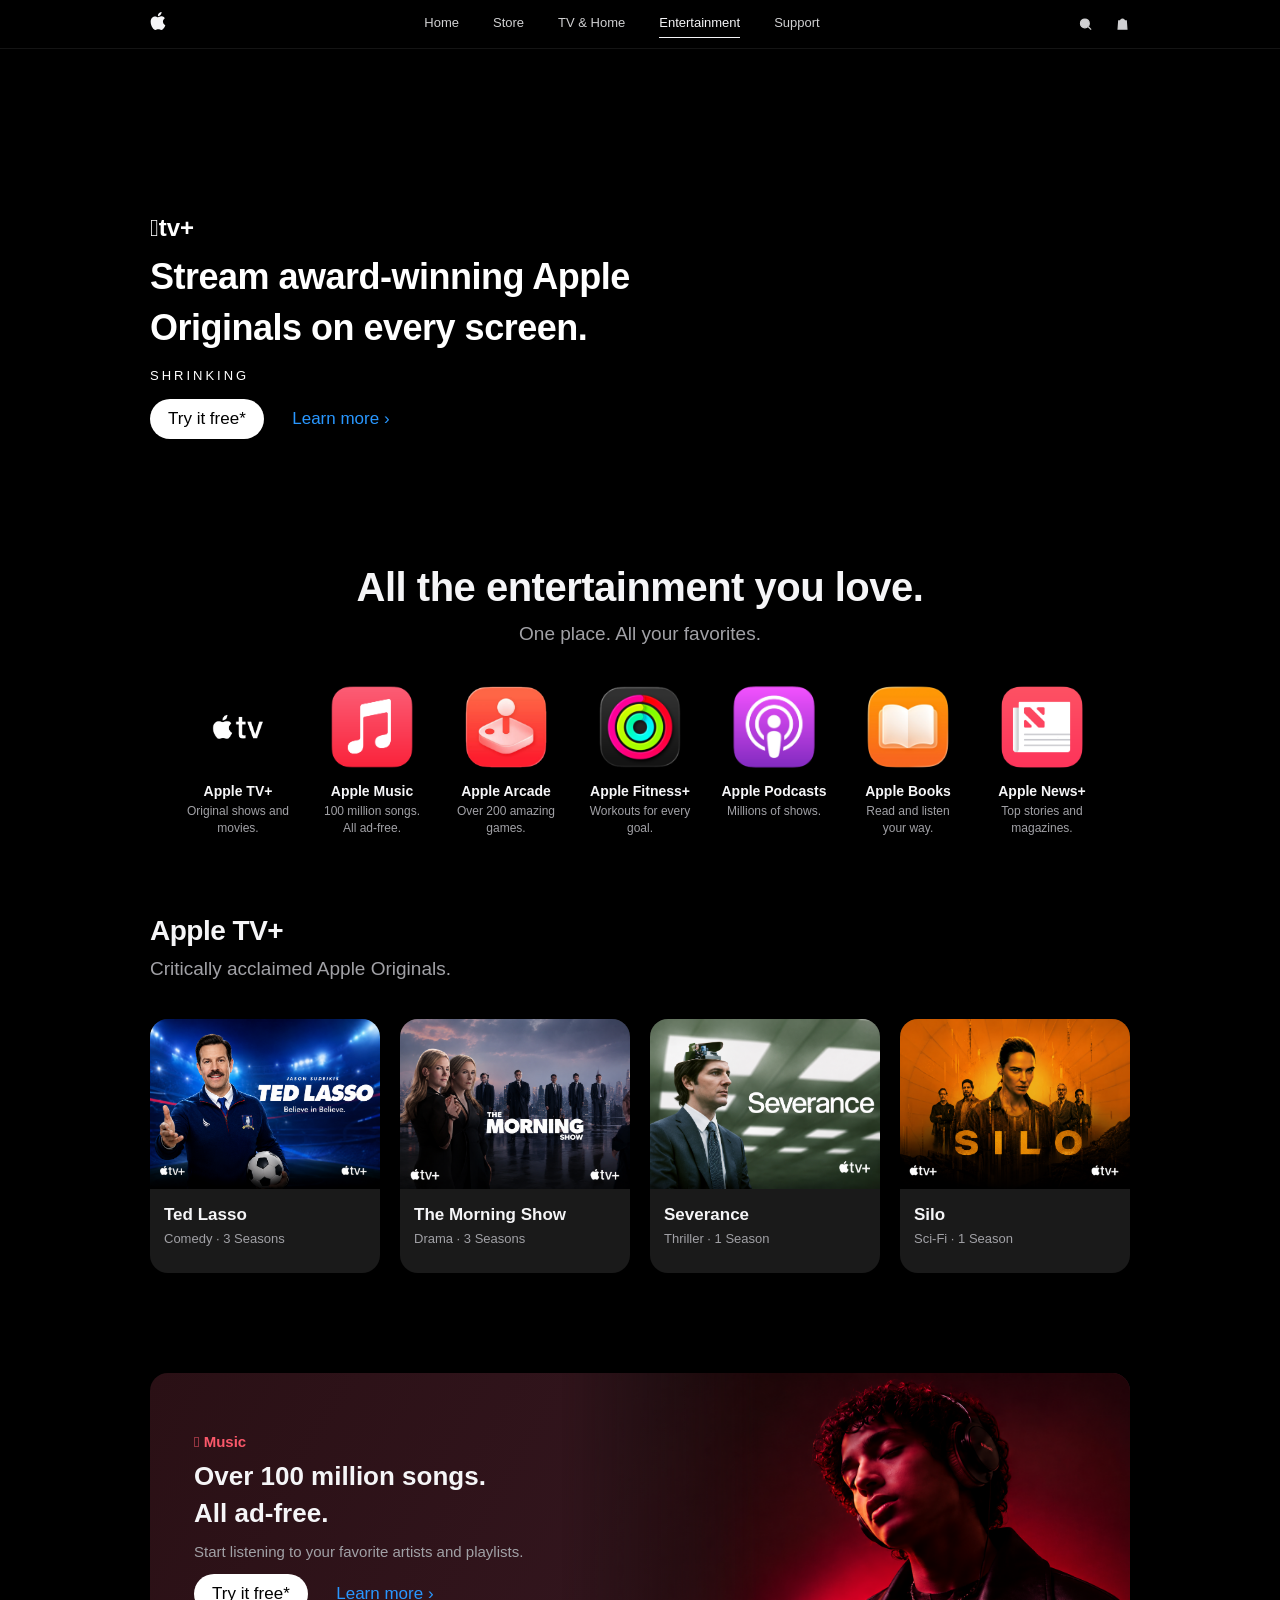
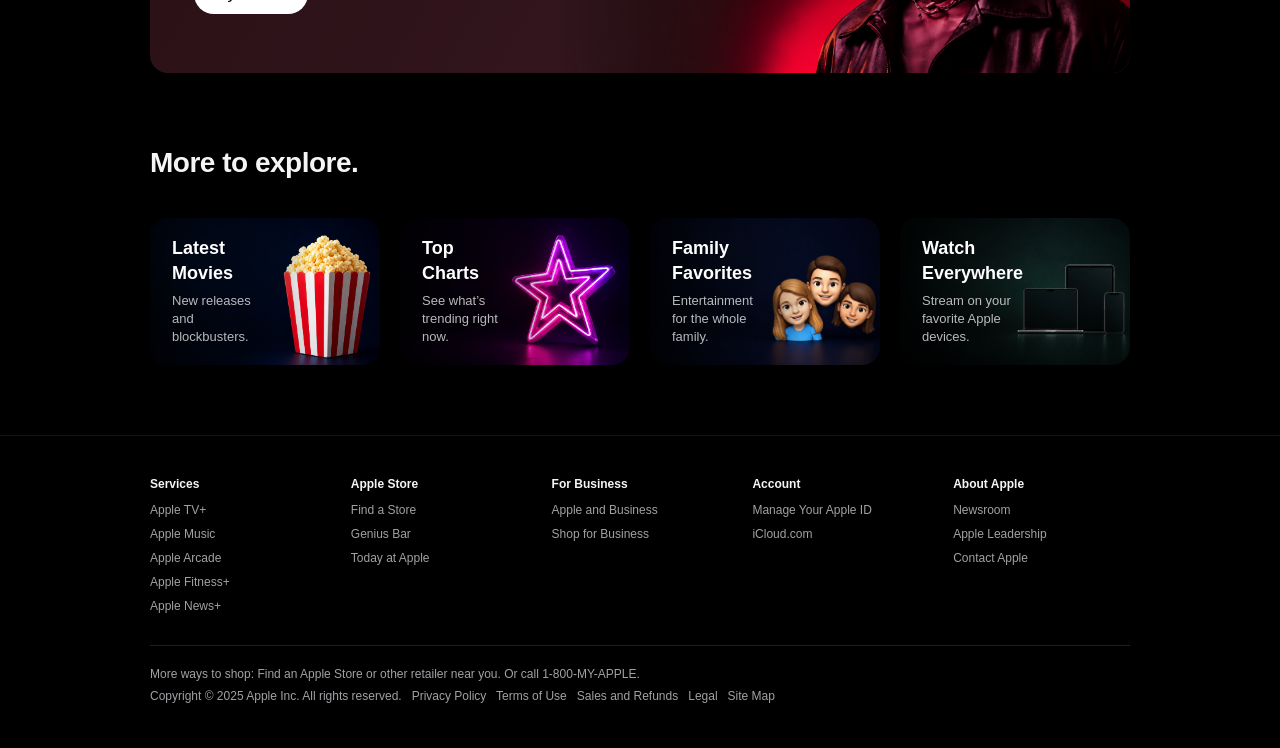
==== entertainment.html @ 33403fed "Initial commit: Apple-style static website (TV & Home, Support, Entertainment, Store) Excludes large" ====
<!DOCTYPE html>
<html lang="en">
<head>
  <meta charset="UTF-8">
  <meta name="viewport" content="width=device-width, initial-scale=1.0">
  <title>Apple — Entertainment</title>
  <link rel="stylesheet" href="css/style.css?v=7">
</head>
<body>

  <!-- ===== Navigation ===== -->
  <header class="nav">
    <div class="nav-inner">
      <a href="index.html" class="nav-logo" aria-label="Apple">
        <svg viewBox="0 0 814 1000"><path d="M788.1 340.9c-5.8 4.5-108.2 62.2-108.2 190.5 0 148.4 130.3 200.9 134.2 202.2-.6 3.2-20.7 71.9-68.7 141.9-42.8 61.6-87.5 123.1-155.5 123.1s-85.5-39.5-164-39.5c-76.5 0-103.7 40.8-165.9 40.8s-105.6-57-155.5-127C46.7 790.7 0 663 0 541.8c0-194.4 126.4-297.5 250.8-297.5 66.1 0 121.2 43.4 162.7 43.4 39.5 0 101.1-46 176.3-46 28.5 0 130.9 2.6 198.3 99.2zm-234-181.5c31.1-36.9 53.1-88.1 53.1-139.3 0-7.1-.6-14.3-1.9-20.1-50.6 1.9-110.8 33.7-147.1 75.8-28.5 32.4-55.1 83.6-55.1 135.5 0 7.8 1.3 15.6 1.9 18.1 3.2.6 8.4 1.3 13.6 1.3 45.4 0 102.5-30.4 135.5-71.3z"/></svg>
      </a>
      <nav class="nav-links">
        <a href="index.html">Home</a>
        <a href="store.html">Store</a>
        <a href="tvhome.html">TV &amp; Home</a>
        <a href="entertainment.html" class="active">Entertainment</a>
        <a href="support.html">Support</a>
      </nav>
      <div class="nav-icons">
        <svg viewBox="0 0 24 24" fill="none" stroke="currentColor" stroke-width="2"><circle cx="11" cy="11" r="7"/><line x1="21" y1="21" x2="16.5" y2="16.5"/></svg>
        <svg viewBox="0 0 24 24" fill="none" stroke="currentColor" stroke-width="2"><path d="M6 7h12l1 13H5L6 7z"/><path d="M9 7a3 3 0 016 0"/></svg>
      </div>
      <button class="nav-toggle" aria-label="Menu"><span></span><span></span><span></span></button>
    </div>
  </header>

  <!-- ===== Hero: Apple TV+ ===== -->
  <section style="position:relative">
    <div style="position:relative;min-height:440px;display:flex;align-items:flex-end;justify-content:flex-start;overflow:hidden;background:#000">
      <video autoplay muted loop playsinline
             style="position:absolute;top:0;left:0;width:100%;height:100%;object-fit:cover;z-index:0">
        <source src="images/Apple tv Trailer.mp4" type="video/mp4">
        <source src="images/Apple tv Trailer.mov" type="video/quicktime">
      </video>
      <div style="position:absolute;inset:0;background:linear-gradient(to top,rgba(0,0,0,.7),rgba(0,0,0,.1));z-index:1"></div>
      <div style="position:relative;z-index:2;padding:50px 22px;max-width:1024px;margin:0 auto;width:100%;color:#fff">
        <p style="font-size:24px;font-weight:600;margin-bottom:8px">&#63743;tv+</p>
        <h1 class="hero-title" style="font-size:36px;max-width:520px">Stream award-winning Apple Originals on every screen.</h1>
        <p style="letter-spacing:3px;font-size:13px;margin:14px 0">SHRINKING</p>
        <div class="actions" style="justify-content:flex-start">
          <a href="#" class="btn btn-white">Try it free*</a>
          <a href="images/Apple tv Trailer.mp4" class="link video-link" style="margin-left:24px">Learn more</a>
        </div>
      </div>
    </div>
  </section>

  <!-- ===== All the entertainment you love ===== -->
  <section class="section">
    <div class="wrap">
      <h2>All the entertainment you love.</h2>
      <p class="sub">One place. All your favorites.</p>
      <div class="services">
        <div class="service"><img src="images/icon_Apple TV.png" alt="Apple TV+" style="width:90px;height:90px;object-fit:contain;display:block;margin:0 auto 10px"><h4>Apple TV+</h4><p>Original shows and movies.</p></div>
        <div class="service"><img src="images/icon_Apple Music.png" alt="Apple Music" style="width:90px;height:90px;object-fit:contain;display:block;margin:0 auto 10px"><h4>Apple Music</h4><p>100 million songs. All ad-free.</p></div>
        <div class="service"><img src="images/icon_Apple Arcade.png" alt="Apple Arcade" style="width:90px;height:90px;object-fit:contain;display:block;margin:0 auto 10px"><h4>Apple Arcade</h4><p>Over 200 amazing games.</p></div>
        <div class="service"><img src="images/icon_Apple Fitness.png" alt="Apple Fitness+" style="width:90px;height:90px;object-fit:contain;display:block;margin:0 auto 10px"><h4>Apple Fitness+</h4><p>Workouts for every goal.</p></div>
        <div class="service"><img src="images/icon_Apple Podcast.png" alt="Apple Podcasts" style="width:90px;height:90px;object-fit:contain;display:block;margin:0 auto 10px"><h4>Apple Podcasts</h4><p>Millions of shows.</p></div>
        <div class="service"><img src="images/icon_Apple Book.png" alt="Apple Books" style="width:90px;height:90px;object-fit:contain;display:block;margin:0 auto 10px"><h4>Apple Books</h4><p>Read and listen your way.</p></div>
        <div class="service"><img src="images/icon_Apple News.png" alt="Apple News+" style="width:90px;height:90px;object-fit:contain;display:block;margin:0 auto 10px"><h4>Apple News+</h4><p>Top stories and magazines.</p></div>
      </div>
    </div>
  </section>

  <!-- ===== Apple TV+ shows ===== -->
  <section class="section" style="text-align:left;padding-top:0">
    <div class="wrap">
      <h2 style="font-size:28px;text-align:left">Apple TV+</h2>
      <p class="sub" style="text-align:left">Critically acclaimed Apple Originals.</p>
      <div class="grid grid-4">
        <div class="card show-card" style="padding:0"><img src="images/Ted Lasso.PNG" alt="Ted Lasso" style="width:100%;height:170px;object-fit:cover;border-radius:18px 18px 0 0;display:block"><div style="padding:14px"><h3 style="font-size:17px">Ted Lasso</h3><p class="desc">Comedy &middot; 3 Seasons</p></div></div>
        <div class="card show-card" style="padding:0"><img src="images/The Morning Show.PNG" alt="The Morning Show" style="width:100%;height:170px;object-fit:cover;border-radius:18px 18px 0 0;display:block"><div style="padding:14px"><h3 style="font-size:17px">The Morning Show</h3><p class="desc">Drama &middot; 3 Seasons</p></div></div>
        <div class="card show-card" style="padding:0"><img src="images/Severance.PNG" alt="Severance" style="width:100%;height:170px;object-fit:cover;border-radius:18px 18px 0 0;display:block"><div style="padding:14px"><h3 style="font-size:17px">Severance</h3><p class="desc">Thriller &middot; 1 Season</p></div></div>
        <div class="card show-card" style="padding:0"><img src="images/Silo.PNG" alt="Silo" style="width:100%;height:170px;object-fit:cover;border-radius:18px 18px 0 0;display:block"><div style="padding:14px"><h3 style="font-size:17px">Silo</h3><p class="desc">Sci-Fi &middot; 1 Season</p></div></div>
      </div>
    </div>
  </section>

  <!-- ===== Apple Music banner ===== -->
  <section class="section" style="padding-top:0">
    <div class="wrap">
      <div class="banner" style="background:linear-gradient(120deg,#2a1015,#3a1a25);position:relative;overflow:hidden;min-height:300px">
        <div class="copy" style="position:relative;z-index:2">
          <p style="color:#fa586a;font-weight:600;margin-bottom:6px">&#63743; Music</p>
          <h3>Over 100 million songs.<br>All ad-free.</h3>
          <p>Start listening to your favorite artists and playlists.</p>
          <div class="actions" style="justify-content:flex-start;margin-top:6px">
            <a href="#" class="btn btn-white">Try it free*</a>
            <a href="images/Apple Music Trailer.mp4" class="link video-link" style="margin-left:24px">Learn more</a>
          </div>
        </div>
        <img src="images/Apple Music Cover.PNG" alt="Apple Music" style="position:absolute;top:0;right:0;height:100%;width:58%;object-fit:cover;object-position:center;z-index:1;-webkit-mask-image:linear-gradient(to right,transparent 0%,#000 35%);mask-image:linear-gradient(to right,transparent 0%,#000 35%)">
      </div>
    </div>
  </section>

  <!-- ===== More to explore ===== -->
  <section class="section" style="text-align:left;padding-top:0">
    <div class="wrap">
      <h2 style="font-size:28px;text-align:left">More to explore.</h2>
      <div class="grid grid-4">
        <div class="explore-card" style="background-image:url('images/Latest Movies.PNG')">
          <div class="explore-copy">
            <h3>Latest Movies</h3>
            <p class="desc">New releases and blockbusters.</p>
          </div>
        </div>
        <div class="explore-card" style="background-image:url('images/Top Charts.PNG')">
          <div class="explore-copy">
            <h3>Top Charts</h3>
            <p class="desc">See what&rsquo;s trending right now.</p>
          </div>
        </div>
        <div class="explore-card" style="background-image:url('images/Family Favourites.jpg')">
          <div class="explore-copy">
            <h3>Family Favorites</h3>
            <p class="desc">Entertainment for the whole family.</p>
          </div>
        </div>
        <div class="explore-card" style="background-image:url('images/Watch Everywhere.jpg')">
          <div class="explore-copy">
            <h3>Watch Everywhere</h3>
            <p class="desc">Stream on your favorite Apple devices.</p>
          </div>
        </div>
      </div>
    </div>
  </section>

  <!-- ===== Footer ===== -->
  <footer class="footer">
    <div class="wrap">
      <div class="footer-cols">
        <div><h5>Services</h5><a href="#">Apple TV+</a><a href="#">Apple Music</a><a href="#">Apple Arcade</a><a href="#">Apple Fitness+</a><a href="#">Apple News+</a></div>
        <div><h5>Apple Store</h5><a href="#">Find a Store</a><a href="#">Genius Bar</a><a href="#">Today at Apple</a></div>
        <div><h5>For Business</h5><a href="#">Apple and Business</a><a href="#">Shop for Business</a></div>
        <div><h5>Account</h5><a href="#">Manage Your Apple ID</a><a href="#">iCloud.com</a></div>
        <div><h5>About Apple</h5><a href="#">Newsroom</a><a href="#">Apple Leadership</a><a href="#">Contact Apple</a></div>
      </div>
      <div class="legal">
        More ways to shop: Find an Apple Store or other retailer near you. Or call 1-800-MY-APPLE.<br>
        Copyright &copy; 2025 Apple Inc. All rights reserved. &nbsp; Privacy Policy &nbsp; Terms of Use &nbsp; Sales and Refunds &nbsp; Legal &nbsp; Site Map
      </div>
    </div>
  </footer>

  <!-- ===== Video popup (modal) ===== -->
  <div class="video-modal" id="videoModal" aria-hidden="true">
    <div class="video-modal-inner">
      <button class="video-modal-close" id="videoModalClose" aria-label="Close">&times;</button>
      <video id="videoModalPlayer" controls playsinline>
        <source src="" type="video/mp4">
      </video>
    </div>
  </div>

  <script src="js/script.js"></script>
</body>
</html>
---- css/style.css ----
/* ===================================================================
   Apple-style website — shared stylesheet for all 4 pages
   Responsive: desktop = horizontal layout, phone = stacked layout
   =================================================================== */

/* ---------- 1. Reset & base ---------- */
* {
  margin: 0;
  padding: 0;
  box-sizing: border-box;
}

:root {
  --bg:        #000000;
  --bg-soft:   #101010;
  --bg-card:   #1a1a1a;
  --bg-light:  #fbfbfd;
  --card-light:#f5f5f7;
  --text:      #f5f5f7;
  --text-dim:  #a1a1a6;
  --text-dark: #1d1d1f;
  --text-dark-dim:#6e6e73;
  --blue:      #2997ff;
  --blue-btn:  #0071e3;
  --radius:    18px;
  --maxw:      1024px;
}

html { scroll-behavior: smooth; }

body {
  font-family: -apple-system, BlinkMacSystemFont, "SF Pro Display",
               "Segoe UI", Roboto, Helvetica, Arial, sans-serif;
  background: var(--bg);
  color: var(--text);
  line-height: 1.4;
  -webkit-font-smoothing: antialiased;
}

img { max-width: 100%; display: block; }
a   { text-decoration: none; color: inherit; }
ul  { list-style: none; }

/* a centered content wrapper used everywhere */
.wrap {
  width: 100%;
  max-width: var(--maxw);
  margin: 0 auto;
  padding: 0 22px;
}

/* link that looks like Apple's blue "Learn more >" */
.link {
  color: var(--blue);
  font-size: 17px;
}
.link::after { content: " \203A"; }
.link:hover { text-decoration: underline; }

/* ---------- 2. Buttons ---------- */
.btn {
  display: inline-block;
  border: none;
  cursor: pointer;
  font-size: 17px;
  padding: 8px 18px;
  border-radius: 980px;
  font-family: inherit;
}
.btn-blue  { background: var(--blue-btn); color: #fff; }
.btn-blue:hover { background: #0077ED; }
.btn-white { background: #fff; color: #000; }
.btn-white:hover { opacity: .9; }

/* ---------- 3. Header / navigation ---------- */
.nav {
  position: sticky;
  top: 0;
  z-index: 100;
  background: rgba(0,0,0,.8);
  backdrop-filter: saturate(180%) blur(20px);
  -webkit-backdrop-filter: saturate(180%) blur(20px);
  border-bottom: 1px solid rgba(255,255,255,.08);
}
.nav-inner {
  max-width: var(--maxw);
  margin: 0 auto;
  height: 48px;
  padding: 0 22px;
  display: flex;
  align-items: center;
  justify-content: space-between;
}
.nav-logo svg { width: 16px; height: 18px; fill: var(--text); }
.nav-links {
  display: flex;
  gap: 34px;
  flex: 1;
  justify-content: center;
}
.nav-links a {
  font-size: 13px;
  color: var(--text);
  opacity: .85;
  padding: 4px 0;
}
.nav-links a:hover { opacity: 1; }
.nav-links a.active {
  opacity: 1;
  border-bottom: 1px solid var(--text);
}
.nav-icons { display: flex; gap: 22px; }
.nav-icons svg { width: 15px; height: 18px; fill: var(--text); opacity: .85; }
.nav-toggle { display: none; background: none; border: none; cursor: pointer; }
.nav-toggle span {
  display: block; width: 18px; height: 1.5px;
  background: var(--text); margin: 4px 0;
}

/* ---------- 4. Generic section helpers ---------- */
.section        { padding: 70px 0; text-align: center; }
.section-light  { background: var(--bg-light); color: var(--text-dark); }
h1.hero-title   { font-size: 48px; font-weight: 600; letter-spacing: -.5px; }
.section h2 {
  font-size: 40px; font-weight: 600; letter-spacing: -.5px; margin-bottom: 6px;
}
.section .sub { font-size: 19px; color: var(--text-dim); margin-bottom: 30px; }
.section-light .sub { color: var(--text-dark-dim); }

/* placeholder image block (used until real photos are added) */
.ph {
  background: linear-gradient(135deg, #2a2a2c 0%, #3a3a3c 100%);
  border-radius: 12px;
  display: flex;
  align-items: center;
  justify-content: center;
  color: #86868b;
  font-size: 13px;
  min-height: 120px;
  width: 100%;
}
.section-light .ph {
  background: linear-gradient(135deg, #e8e8ed 0%, #d2d2d7 100%);
  color: #86868b;
}

/* ---------- 5. HERO (Home) ---------- */
.hero {
  text-align: center;
  padding: 60px 0 90px;
  background: radial-gradient(circle at 50% 30%, #1c1c22 0%, #000 60%);
}
.hero-logo.animate {
  animation: heroLogoReveal 1.6s cubic-bezier(.2,.7,.2,1) .2s both;
}
@keyframes heroLogoReveal {
  from { opacity: 0; transform: scale(.85); }
  to   { opacity: 1; transform: scale(1); }
}
.hero .glow {
  width: 180px; height: 200px; margin: 0 auto 10px;
  background: radial-gradient(circle at 50% 45%, #ff9d5c, #b14cff 55%, transparent 70%);
  -webkit-mask: var(--apple-mask) center/contain no-repeat;
          mask: var(--apple-mask) center/contain no-repeat;
}
.hero .wwdc { font-size: 60px; font-weight: 700; letter-spacing: -1px;
  background: linear-gradient(180deg,#fff,#999); -webkit-background-clip: text;
  background-clip: text; color: transparent; margin-bottom: 16px; }
.hero p { font-size: 21px; color: var(--text); margin-bottom: 22px; line-height: 1.4; }
.hero .actions { display: flex; gap: 22px; justify-content: center; align-items: center; }

/* ---------- 6. Feature columns (Connect / Learn / Be inspired) ---------- */
.cols {
  display: flex;
  gap: 30px;
  justify-content: center;
  margin-top: 40px;
  flex-wrap: wrap;
}
.col { flex: 1; min-width: 200px; max-width: 280px; }
.col .ico {
  width: 28px; height: 28px; margin: 0 auto 14px; fill: currentColor;
}
.col h3 { font-size: 19px; margin-bottom: 6px; }
.col p  { font-size: 15px; color: var(--text-dim); }
.section-light .col p { color: var(--text-dark-dim); }

/* ---------- 7. Two-column promo band ---------- */
.band {
  display: flex; align-items: center; gap: 40px;
  background: var(--bg-soft);
  border-radius: var(--radius);
  padding: 50px; text-align: left;
  flex-wrap: wrap;
}
.band .copy { flex: 1; min-width: 260px; }
.band .copy h2 { font-size: 34px; margin-bottom: 16px; }
.band .copy p  { font-size: 16px; color: var(--text-dim); margin-bottom: 14px; }
.band .media { flex: 1; min-width: 260px; }
.band .media .ph { min-height: 240px; }

/* Band / banner with a full-bleed apple photo as the background */
.band-photo {
  position: relative;
  overflow: hidden;
  min-height: 360px;
}
.band-photo .copy {
  position: relative;
  z-index: 2;
  flex: 0 1 50%;
  max-width: 480px;
}
.band-photo .photo-img {
  position: absolute;
  inset: 0;
  width: 100%;
  height: 100%;
  object-fit: cover;
  object-position: right center;
  z-index: 1;
  pointer-events: none;
}

/* ---------- 8. Card grids (products / shows / topics) ---------- */
.grid {
  display: grid;
  gap: 20px;
  margin-top: 36px;
}
.grid-2 { grid-template-columns: repeat(2,1fr); }
.grid-3 { grid-template-columns: repeat(3,1fr); }
.grid-4 { grid-template-columns: repeat(4,1fr); }
.grid-5 { grid-template-columns: repeat(5,1fr); }
/* streaming-service logo row: 8 across on wide screens, degrades gracefully */
.grid-logos { grid-template-columns: repeat(8,1fr); }
@media (max-width: 1024px) { .grid-logos { grid-template-columns: repeat(4,1fr); } }
@media (max-width: 560px)  { .grid-logos { grid-template-columns: repeat(2,1fr); } }

.card {
  background: var(--bg-card);
  border-radius: var(--radius);
  padding: 22px;
  text-align: left;
  display: flex;
  flex-direction: column;
  height: 330px;
}
.section-light .card { background: var(--card-light); }
.card .tag { color: #f56300; font-size: 12px; font-weight: 600; margin-bottom: 4px; }
.card h3 { font-size: 20px; margin-bottom: 4px; }
.card .price, .card .desc { font-size: 13px; color: var(--text-dim); margin-bottom: 10px; }
.section-light .card .price,
.section-light .card .desc { color: var(--text-dark-dim); }
.card .ph { min-height: 150px; margin-top: auto; }
.card-img {
  width: 100%;
  flex: 1;
  min-height: 0;
  width: 100%;
  object-fit: contain;
  object-position: center;
  margin-top: 18px;
  display: block;
}
.card-img-wide {
  width: calc(100% + 44px);
  margin-left: -22px;
  margin-right: -22px;
}
.card .row { display: flex; gap: 14px; align-items: center; margin-bottom: 12px; }

/* category icon strip (Store / Support) */
.cats {
  display: flex; justify-content: center; gap: 38px;
  flex-wrap: wrap; margin-top: 30px;
}
.cat { text-align: center; font-size: 12px; color: inherit; }
.cat .ph { width: 40px; height: 40px; min-height: 40px; border-radius: 8px;
  margin: 0 auto 8px; }

/* service icons (Entertainment) */
.services {
  display: flex; justify-content: center; gap: 24px; flex-wrap: wrap;
  margin-top: 34px;
}
.service { width: 110px; }
.service .ph { width: 60px; height: 60px; min-height: 60px; border-radius: 14px;
  margin: 0 auto 10px; }
.service h4 { font-size: 14px; margin-bottom: 2px; }
.service p  { font-size: 12px; color: var(--text-dim); margin-bottom: 4px; }
.service img { transition: transform .4s cubic-bezier(.2,.8,.25,1); cursor: pointer; }
.service img:hover { transform: scale(1.18); }
.show-card { height: auto; }

/* full-width banner card */
.banner {
  background: var(--bg-soft);
  border-radius: var(--radius);
  padding: 44px; margin-top: 30px;
  display: flex; align-items: center; justify-content: space-between;
  gap: 30px; text-align: left; flex-wrap: wrap;
}
.section-light .banner { background: var(--card-light); }
.banner .copy { flex: 1; min-width: 240px; }
.banner h3 { font-size: 26px; margin-bottom: 10px; }
.banner p  { font-size: 15px; color: var(--text-dim); margin-bottom: 12px; }
.section-light .banner p { color: var(--text-dark-dim); }
.banner .media { flex: 1; min-width: 220px; }

/* search box (Support hero) */
.search-box {
  display: flex; align-items: center; gap: 10px;
  background: #1d1d1f; border: 1px solid #424245;
  border-radius: 12px; padding: 14px 18px; max-width: 480px;
  margin: 26px 0;
}
.search-box input {
  background: none; border: none; outline: none;
  color: var(--text); font-size: 17px; width: 100%;
}
.search-box svg { width: 18px; height: 18px; fill: var(--text-dim); flex: none; }

/* ---------- 9. Footer ---------- */
.footer {
  background: #000;
  color: var(--text-dim);
  font-size: 12px;
  padding: 40px 0;
  border-top: 1px solid rgba(255,255,255,.08);
}
.footer-cols {
  display: grid;
  grid-template-columns: repeat(5,1fr);
  gap: 24px;
  padding-bottom: 24px;
  border-bottom: 1px solid rgba(255,255,255,.12);
}
.footer-cols h5 { color: var(--text); font-size: 12px; margin-bottom: 10px; }
.footer-cols a { display: block; margin-bottom: 7px; color: var(--text-dim); }
.footer-cols a:hover { color: var(--text); }
.footer .legal { padding-top: 18px; line-height: 1.8; }

/* ===================================================================
   10. RESPONSIVE  — phone & tablet
   This is what keeps everything from "跑位" (breaking) on small screens.
   =================================================================== */
@media (max-width: 833px) {
  /* hamburger menu */
  .nav-links {
    position: fixed;
    top: 48px; left: 0; right: 0;
    background: rgba(0,0,0,.95);
    backdrop-filter: blur(20px);
    flex-direction: column;
    align-items: center;
    gap: 0;
    padding: 0;
    max-height: 0;
    overflow: hidden;
    transition: max-height .35s ease;
  }
  .nav-links.open { max-height: 340px; }
  .nav-links a { padding: 16px 0; width: 100%; text-align: center; font-size: 17px; }
  .nav-toggle { display: block; }

  /* shrink headings */
  h1.hero-title { font-size: 34px; }
  .hero .wwdc   { font-size: 40px; }
  .hero p       { font-size: 17px; }
  .section h2   { font-size: 28px; }
  .section .sub { font-size: 16px; }
  .section      { padding: 48px 0; }

  /* every multi-column grid collapses to a single column */
  .grid-2, .grid-3, .grid-4, .grid-5 { grid-template-columns: 1fr; }

  /* two-up where it still looks fine on phones */
  .cats { gap: 22px; }

  /* stack the side-by-side bands/banners */
  .band, .banner { flex-direction: column; padding: 30px; text-align: left; }
  .cols { flex-direction: column; align-items: center; }
  .col  { max-width: 100%; }

  /* footer columns stack into two */
  .footer-cols { grid-template-columns: 1fr 1fr; }

  .hero .actions { flex-direction: column; gap: 14px; }
}

/* mid screen: 4 & 5 column grids become 2 columns */
@media (min-width: 834px) and (max-width: 1024px) {
  .grid-5 { grid-template-columns: repeat(3,1fr); }
  .grid-4 { grid-template-columns: repeat(2,1fr); }
}

/* ===================================================================
   11. Scroll fade-in animation
   Elements start invisible + slightly lower, then fade up into place
   when they scroll into view (class .visible is added by JS).
   =================================================================== */
.reveal {
  opacity: 0;
  transform: translateY(30px);
  transition: opacity .7s ease, transform .7s ease;
}
.reveal.visible {
  opacity: 1;
  transform: translateY(0);
}

/* stagger cards inside a grid so they appear one after another */
.grid .reveal:nth-child(2) { transition-delay: .08s; }
.grid .reveal:nth-child(3) { transition-delay: .16s; }
.grid .reveal:nth-child(4) { transition-delay: .24s; }
.grid .reveal:nth-child(5) { transition-delay: .32s; }

/* respect users who prefer no motion */
@media (prefers-reduced-motion: reduce) {
  .reveal { opacity: 1; transform: none; transition: none; }
}

/* ===== Video popup (modal) ===== */
.video-modal {
  position: fixed;
  inset: 0;
  z-index: 9999;
  display: none;
  align-items: center;
  justify-content: center;
  padding: 24px;
  background: rgba(0, 0, 0, 0.85);
  backdrop-filter: blur(6px);
  -webkit-backdrop-filter: blur(6px);
}
.video-modal.open { display: flex; }
.video-modal-inner {
  position: relative;
  width: 100%;
  max-width: 960px;
}
.video-modal-inner video {
  width: 100%;
  height: auto;
  max-height: 80vh;
  border-radius: 18px;
  background: #000;
  box-shadow: 0 20px 60px rgba(0, 0, 0, 0.6);
  display: block;
}
.video-modal-close {
  position: absolute;
  top: -46px;
  right: 0;
  width: 40px;
  height: 40px;
  border: none;
  border-radius: 50%;
  background: rgba(255, 255, 255, 0.15);
  color: #fff;
  font-size: 26px;
  line-height: 1;
  cursor: pointer;
  transition: background 0.2s;
}
.video-modal-close:hover { background: rgba(255, 255, 255, 0.3); }

/* ===== "More to explore" cards with background image ===== */
.explore-card {
  position: relative;
  min-height: 130px;
  border-radius: 18px;
  overflow: hidden;
  background-size: cover;
  background-position: right center;
  background-repeat: no-repeat;
  background-color: #0b0f1a;
  display: flex;
  align-items: center;
}
/* subtle left-to-right dark gradient so the text stays readable */
.explore-card::before {
  content: "";
  position: absolute;
  inset: 0;
  background: linear-gradient(to right, rgba(0,0,0,.82) 0%, rgba(0,0,0,.45) 42%, rgba(0,0,0,0) 70%);
  z-index: 1;
}
.explore-card .explore-copy {
  position: relative;
  z-index: 2;
  padding: 18px 22px;
  max-width: 58%;
}
.explore-card .explore-copy h3 {
  font-size: 18px;
  color: #fff;
  margin-bottom: 6px;
}
.explore-card .explore-copy .desc {
  font-size: 13px;
  color: rgba(255,255,255,.72);
  margin-bottom: 0;
}
.explore-card .explore-copy .link { color: #2997ff; }

@media (max-width: 700px) {
  .explore-card .explore-copy { max-width: 75%; }
}

/* ===== TV & Home — two full-bleed hero panels ===== */
.tvhome-hero {
  display: flex;
  gap: 20px;
  width: 100%;
  max-width: 1280px;
  margin: 0 auto;
  padding: 40px 22px;
}
.tvhome-panel {
  position: relative;
  flex: 1;
  min-height: 600px;
  border-radius: var(--radius);
  overflow: hidden;
  background-size: cover;
  background-position: center center;
  background-repeat: no-repeat;
  background-color: #000;
  display: flex;
  align-items: flex-start;
}
/* left panel (Apple TV 4K): show the FULL photo (box + remote) anchored to the
   right. The photo's black background blends with the panel, so the copy sits
   on the black left area and the product stays fully visible on the right. */
.tvhome-hero .tvhome-panel:first-child {
  background-size: contain;
  background-position: right center;
}
/* subtle left-to-right dark scrim so overlaid text stays readable */
.tvhome-panel::before {
  content: "";
  position: absolute;
  inset: 0;
  background: linear-gradient(to right, rgba(0,0,0,.5) 0%, rgba(0,0,0,.15) 35%, rgba(0,0,0,0) 55%);
  z-index: 1;
}
.tvhome-panel .tvhome-copy {
  position: relative;
  z-index: 2;
  padding: 12px 48px 60px;
  max-width: 440px;
  color: #fff;
}
.tvhome-panel .tvhome-copy .tvhome-eyebrow {
  min-height: 112px;
  display: flex;
  flex-direction: column;
  justify-content: flex-end;
}
.tvhome-panel .tvhome-copy h2 {
  font-size: 32px;
  line-height: 1.1;
  margin-bottom: 16px;
  color: #fff;
}
.tvhome-panel .tvhome-copy .tvhome-desc {
  font-size: 15px;
  line-height: 1.5;
  color: rgba(255,255,255,.72);
  max-width: 220px;
  margin-bottom: 0;
}

@media (max-width: 800px) {
  .tvhome-hero { flex-direction: column; }
  .tvhome-panel { min-height: 560px; }
  .tvhome-panel .tvhome-copy { padding: 40px 24px; }
}
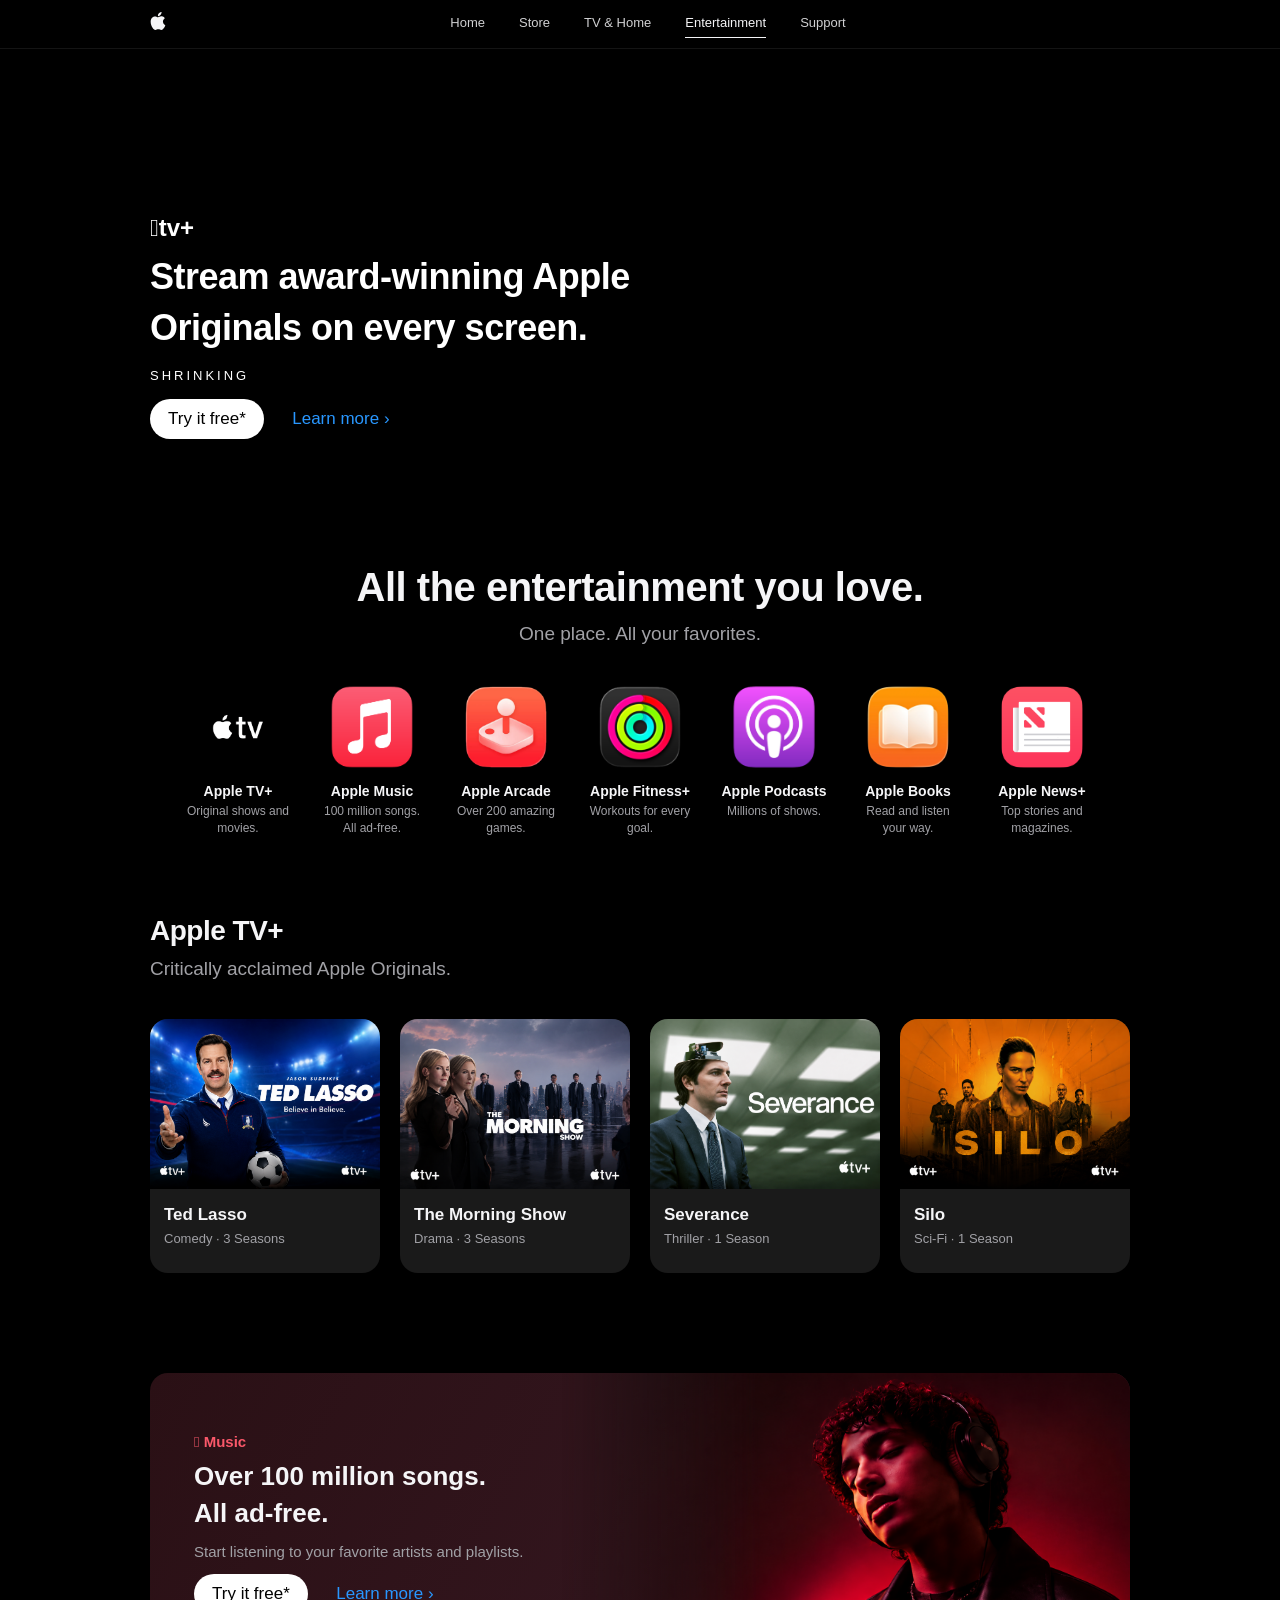
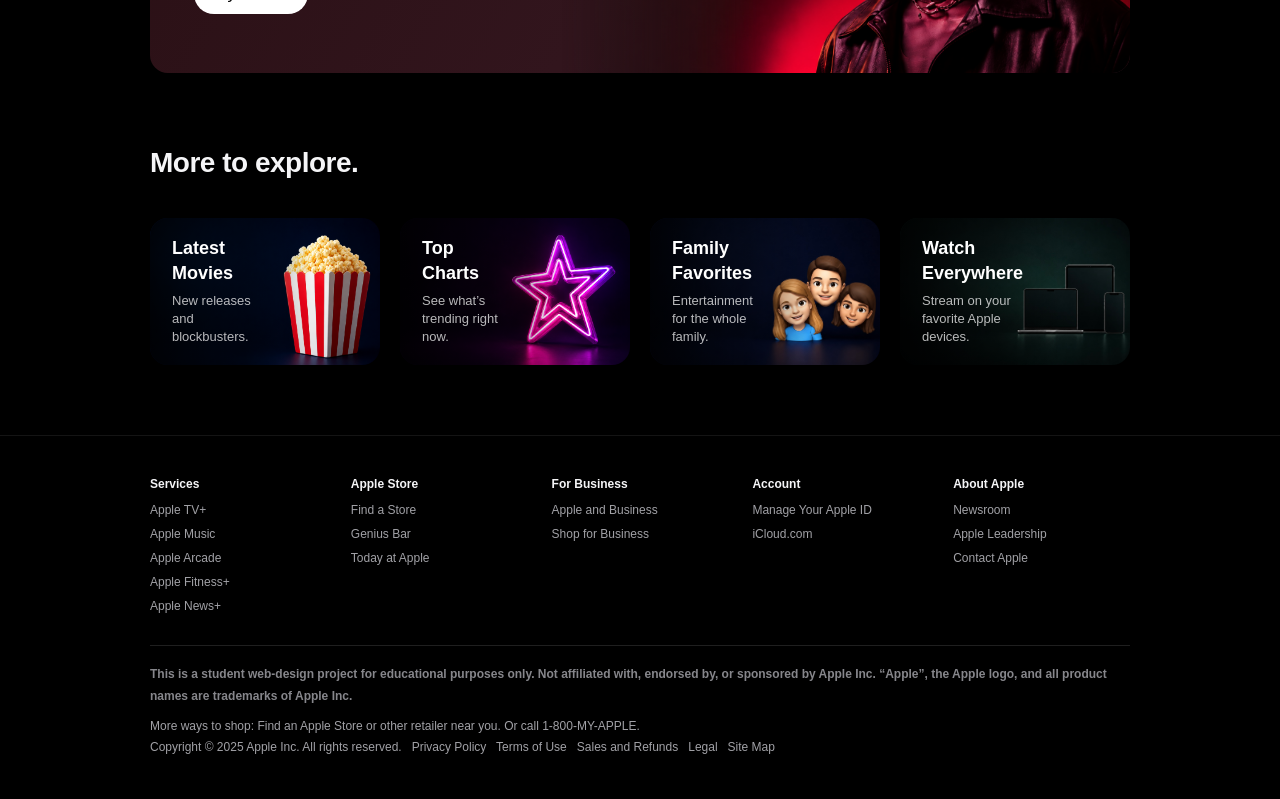
==== commit 8eff6390: "Store page: full-bleed hero, Trade In banner, product cards with photos + detail modal; add student-" ====
--- a/entertainment.html
+++ b/entertainment.html
@@ -4,7 +4,7 @@
   <meta charset="UTF-8">
   <meta name="viewport" content="width=device-width, initial-scale=1.0">
   <title>Apple — Entertainment</title>
-  <link rel="stylesheet" href="css/style.css?v=7">
+  <link rel="stylesheet" href="css/style.css">
 </head>
 <body>
 
@@ -21,10 +21,6 @@
         <a href="entertainment.html" class="active">Entertainment</a>
         <a href="support.html">Support</a>
       </nav>
-      <div class="nav-icons">
-        <svg viewBox="0 0 24 24" fill="none" stroke="currentColor" stroke-width="2"><circle cx="11" cy="11" r="7"/><line x1="21" y1="21" x2="16.5" y2="16.5"/></svg>
-        <svg viewBox="0 0 24 24" fill="none" stroke="currentColor" stroke-width="2"><path d="M6 7h12l1 13H5L6 7z"/><path d="M9 7a3 3 0 016 0"/></svg>
-      </div>
       <button class="nav-toggle" aria-label="Menu"><span></span><span></span><span></span></button>
     </div>
   </header>
@@ -34,8 +30,7 @@
     <div style="position:relative;min-height:440px;display:flex;align-items:flex-end;justify-content:flex-start;overflow:hidden;background:#000">
       <video autoplay muted loop playsinline
              style="position:absolute;top:0;left:0;width:100%;height:100%;object-fit:cover;z-index:0">
-        <source src="images/Apple tv Trailer.mp4" type="video/mp4">
-        <source src="images/Apple tv Trailer.mov" type="video/quicktime">
+        <source src="images/Apple tv Trailer web.mp4" type="video/mp4">
       </video>
       <div style="position:absolute;inset:0;background:linear-gradient(to top,rgba(0,0,0,.7),rgba(0,0,0,.1));z-index:1"></div>
       <div style="position:relative;z-index:2;padding:50px 22px;max-width:1024px;margin:0 auto;width:100%;color:#fff">
@@ -44,7 +39,7 @@
         <p style="letter-spacing:3px;font-size:13px;margin:14px 0">SHRINKING</p>
         <div class="actions" style="justify-content:flex-start">
           <a href="#" class="btn btn-white">Try it free*</a>
-          <a href="images/Apple tv Trailer.mp4" class="link video-link" style="margin-left:24px">Learn more</a>
+          <a href="images/Apple tv Trailer web.mp4" class="link video-link" style="margin-left:24px">Learn more</a>
         </div>
       </div>
     </div>
@@ -91,7 +86,7 @@
           <p>Start listening to your favorite artists and playlists.</p>
           <div class="actions" style="justify-content:flex-start;margin-top:6px">
             <a href="#" class="btn btn-white">Try it free*</a>
-            <a href="images/Apple Music Trailer.mp4" class="link video-link" style="margin-left:24px">Learn more</a>
+            <a href="images/Apple Music Trailer web.mp4" class="link video-link" style="margin-left:24px">Learn more</a>
           </div>
         </div>
         <img src="images/Apple Music Cover.PNG" alt="Apple Music" style="position:absolute;top:0;right:0;height:100%;width:58%;object-fit:cover;object-position:center;z-index:1;-webkit-mask-image:linear-gradient(to right,transparent 0%,#000 35%);mask-image:linear-gradient(to right,transparent 0%,#000 35%)">
@@ -143,6 +138,7 @@
         <div><h5>About Apple</h5><a href="#">Newsroom</a><a href="#">Apple Leadership</a><a href="#">Contact Apple</a></div>
       </div>
       <div class="legal">
+        <strong style="display:block;margin-bottom:8px;color:#86868b;font-weight:600">This is a student web-design project for educational purposes only. Not affiliated with, endorsed by, or sponsored by Apple Inc. &ldquo;Apple&rdquo;, the Apple logo, and all product names are trademarks of Apple Inc.</strong>
         More ways to shop: Find an Apple Store or other retailer near you. Or call 1-800-MY-APPLE.<br>
         Copyright &copy; 2025 Apple Inc. All rights reserved. &nbsp; Privacy Policy &nbsp; Terms of Use &nbsp; Sales and Refunds &nbsp; Legal &nbsp; Site Map
       </div>
--- a/css/style.css
+++ b/css/style.css
@@ -466,6 +466,39 @@
 }
 .video-modal-close:hover { background: rgba(255, 255, 255, 0.3); }
 
+/* ===== Toast notification ===== */
+.toast {
+  position: fixed;
+  top: 360px;
+  left: 50%;
+  z-index: 10000;
+  display: flex;
+  align-items: center;
+  gap: 9px;
+  padding: 13px 22px 13px 18px;
+  border-radius: 999px;
+  background: linear-gradient(135deg, #30d158, #00c7be);
+  color: #fff;
+  font-size: 16px;
+  font-weight: 600;
+  letter-spacing: -0.01em;
+  white-space: nowrap;
+  box-shadow: 0 12px 34px rgba(0, 0, 0, 0.35);
+  opacity: 0;
+  pointer-events: none;
+  transform: translate(-50%, -18px) scale(0.95);
+  transition: opacity 0.32s ease, transform 0.32s cubic-bezier(0.2, 0.9, 0.3, 1.2);
+}
+.toast.show {
+  opacity: 1;
+  transform: translate(-50%, 0) scale(1);
+}
+.toast svg {
+  width: 20px;
+  height: 20px;
+  flex: none;
+}
+
 /* ===== "More to explore" cards with background image ===== */
 .explore-card {
   position: relative;
@@ -578,3 +611,147 @@
   .tvhome-panel { min-height: 560px; }
   .tvhome-panel .tvhome-copy { padding: 40px 24px; }
 }
+
+/* ===== Support interactive widgets ===== */
+/* Chat widget (bottom-right) */
+.chat-widget {
+  position: fixed; right: 24px; bottom: 24px; z-index: 10000;
+  width: 340px; max-width: calc(100vw - 32px);
+  height: 460px; max-height: calc(100vh - 48px);
+  background: #1c1c1e; border-radius: 18px; overflow: hidden;
+  display: none; flex-direction: column;
+  box-shadow: 0 18px 50px rgba(0, 0, 0, 0.5);
+}
+.chat-widget.open { display: flex; }
+.chat-header {
+  display: flex; align-items: center; justify-content: space-between;
+  padding: 14px 16px; background: #000; color: #fff; font-weight: 600;
+}
+.chat-close { background: none; border: none; color: #fff; font-size: 22px; line-height: 1; cursor: pointer; }
+.chat-body { flex: 1; overflow-y: auto; padding: 16px; display: flex; flex-direction: column; gap: 10px; }
+.chat-msg { max-width: 82%; padding: 10px 14px; border-radius: 16px; font-size: 14px; line-height: 1.4; }
+.chat-msg.bot  { background: #2c2c2e; color: #f5f5f7; align-self: flex-start; border-bottom-left-radius: 4px; }
+.chat-msg.user { background: var(--blue); color: #fff; align-self: flex-end; border-bottom-right-radius: 4px; }
+.chat-input { display: flex; gap: 8px; padding: 12px; border-top: 1px solid #2c2c2e; }
+.chat-input input {
+  flex: 1; background: #2c2c2e; border: none; border-radius: 999px;
+  padding: 10px 14px; color: #fff; font-size: 14px; outline: none;
+}
+.chat-input button { background: var(--blue); color: #fff; border: none; border-radius: 999px; padding: 0 16px; font-weight: 600; cursor: pointer; }
+
+/* Shared overlay backdrops */
+.sheet-backdrop, .modal-backdrop {
+  position: fixed; inset: 0; z-index: 10001; display: none;
+  align-items: center; justify-content: center; padding: 20px;
+  background: rgba(0, 0, 0, 0.55);
+  backdrop-filter: blur(3px); -webkit-backdrop-filter: blur(3px);
+}
+.sheet-backdrop.open, .modal-backdrop.open { display: flex; }
+
+/* iOS-style action sheet (Call) */
+.action-sheet { width: 100%; max-width: 420px; display: flex; flex-direction: column; gap: 10px; }
+.action-call, .action-cancel {
+  display: block; width: 100%; text-align: center; padding: 18px;
+  border: none; border-radius: 20px; font-size: 20px; font-weight: 600;
+  cursor: pointer; text-decoration: none;
+}
+.action-call   { background: var(--blue); color: #fff; }
+.action-cancel { background: rgba(255, 255, 255, 0.92); color: #000; }
+
+/* Dark modal box (Schedule + Map) */
+.modal-box {
+  position: relative; width: 100%; max-width: 420px;
+  background: #1c1c1e; color: #f5f5f7; border-radius: 20px; padding: 28px;
+  box-shadow: 0 20px 60px rgba(0, 0, 0, 0.6);
+}
+.modal-box h3 { font-size: 22px; margin-bottom: 6px; }
+.modal-sub { color: var(--text-dim); font-size: 14px; margin-bottom: 18px; }
+.modal-box label { display: block; font-size: 13px; color: var(--text-dim); margin-bottom: 14px; }
+.modal-box input[type="date"], .modal-box select {
+  display: block; width: 100%; margin-top: 6px;
+  background: #2c2c2e; border: 1px solid #3a3a3c; border-radius: 10px;
+  padding: 12px; color: #fff; font-size: 15px; outline: none;
+}
+.modal-box .btn-blue { display: block; width: 100%; text-align: center; margin-top: 8px; }
+.modal-x { position: absolute; top: 14px; right: 16px; background: none; border: none; color: #8e8e93; font-size: 26px; line-height: 1; cursor: pointer; }
+.modal-check {
+  width: 64px; height: 64px; border-radius: 50%; background: #30d158;
+  display: flex; align-items: center; justify-content: center; margin: 0 auto 16px;
+}
+.modal-check svg { width: 32px; height: 32px; }
+.map-box { max-width: 680px; padding: 0; overflow: hidden; }
+.map-box .map-head { display: flex; align-items: center; justify-content: space-between; padding: 16px 20px; }
+.map-box iframe { width: 100%; height: 440px; border: 0; display: block; }
+/* White, aligned icons for the date + time fields */
+.modal-box input[type="date"]::-webkit-calendar-picker-indicator {
+  filter: invert(1); opacity: 0.9; cursor: pointer; margin-right: 2px;
+}
+.modal-box select {
+  -webkit-appearance: none; appearance: none; padding-right: 40px;
+  background-image: url("data:image/svg+xml,%3Csvg xmlns='http://www.w3.org/2000/svg' width='16' height='16' viewBox='0 0 24 24' fill='none' stroke='%23ffffff' stroke-width='2.2' stroke-linecap='round' stroke-linejoin='round'%3E%3Cpolyline points='6 9 12 15 18 9'/%3E%3C/svg%3E");
+  background-repeat: no-repeat; background-position: right 14px center;
+}
+
+/* Search suggestions dropdown */
+.search-drop {
+  position: fixed; z-index: 9500; display: none;
+  background: #1c1c1e; border: 1px solid #3a3a3c; border-radius: 12px;
+  overflow: hidden; box-shadow: 0 16px 44px rgba(0, 0, 0, 0.55);
+}
+.search-drop.open { display: block; }
+.search-drop-item {
+  display: flex; align-items: center; gap: 11px; padding: 12px 16px;
+  color: #f5f5f7; font-size: 15px; cursor: pointer;
+  border-bottom: 1px solid #2a2a2c;
+}
+.search-drop-item:last-child { border-bottom: none; }
+.search-drop-item:hover, .search-drop-item.active { background: #2c2c2e; }
+.search-drop-item svg { width: 16px; height: 16px; flex: none; color: var(--blue); }
+.search-empty { padding: 14px 16px; color: var(--text-dim); font-size: 14px; }
+
+/* product-photo box inside cards (Store "The Latest") */
+.card-media {
+  flex: 1; min-height: 0; margin-top: auto; overflow: hidden;
+  border-radius: 12px; display: flex; align-items: center; justify-content: center;
+}
+.card-media img {
+  width: 100%; height: 100%; object-fit: contain; transform: scale(1.4);
+}
+
+/* ---------- Product detail modal (Store "Learn more") ---------- */
+.product-modal {
+  position: fixed; inset: 0; z-index: 2000;
+  display: none; align-items: center; justify-content: center; padding: 20px;
+  background: rgba(0,0,0,.5); -webkit-backdrop-filter: blur(6px); backdrop-filter: blur(6px);
+}
+.product-modal.open { display: flex; }
+.product-modal-box {
+  background: #fff; color: #1d1d1f; border-radius: 24px;
+  max-width: 840px; width: 100%; max-height: 90vh; overflow: auto;
+  display: flex; flex-wrap: wrap; position: relative;
+  box-shadow: 0 30px 80px rgba(0,0,0,.35);
+}
+.product-modal-media {
+  flex: 1 1 340px; background: #f5f5f7;
+  display: flex; align-items: center; justify-content: center; padding: 30px; min-height: 320px;
+}
+.product-modal-media img { max-width: 100%; max-height: 380px; object-fit: contain; }
+.product-modal-info { flex: 1 1 340px; padding: 42px 38px; }
+.product-modal-info .pm-tag { color: #f56300; font-size: 13px; font-weight: 600; margin-bottom: 8px; }
+.product-modal-info h3 { font-size: 30px; margin-bottom: 8px; color: #1d1d1f; }
+.pm-tagline { font-size: 17px; color: #6e6e73; margin-bottom: 24px; }
+.pm-specs { list-style: none; margin: 0 0 26px; padding: 0; }
+.pm-specs li { position: relative; padding-left: 26px; margin-bottom: 13px; font-size: 15px; color: #1d1d1f; }
+.pm-specs li::before {
+  content: "✓"; position: absolute; left: 0; top: 0;
+  color: #0071e3; font-weight: 700;
+}
+.pm-price { font-size: 21px; font-weight: 600; margin-bottom: 20px; color: #1d1d1f; }
+.pm-actions { display: flex; gap: 14px; align-items: center; }
+.product-modal-close {
+  position: absolute; top: 14px; right: 16px; width: 34px; height: 34px;
+  border: none; border-radius: 50%; background: rgba(0,0,0,.06); color: #1d1d1f;
+  font-size: 22px; line-height: 1; cursor: pointer; z-index: 3;
+}
+.product-modal-close:hover { background: rgba(0,0,0,.12); }
+@media (max-width: 560px) { .product-modal-info { padding: 28px 24px; } }
